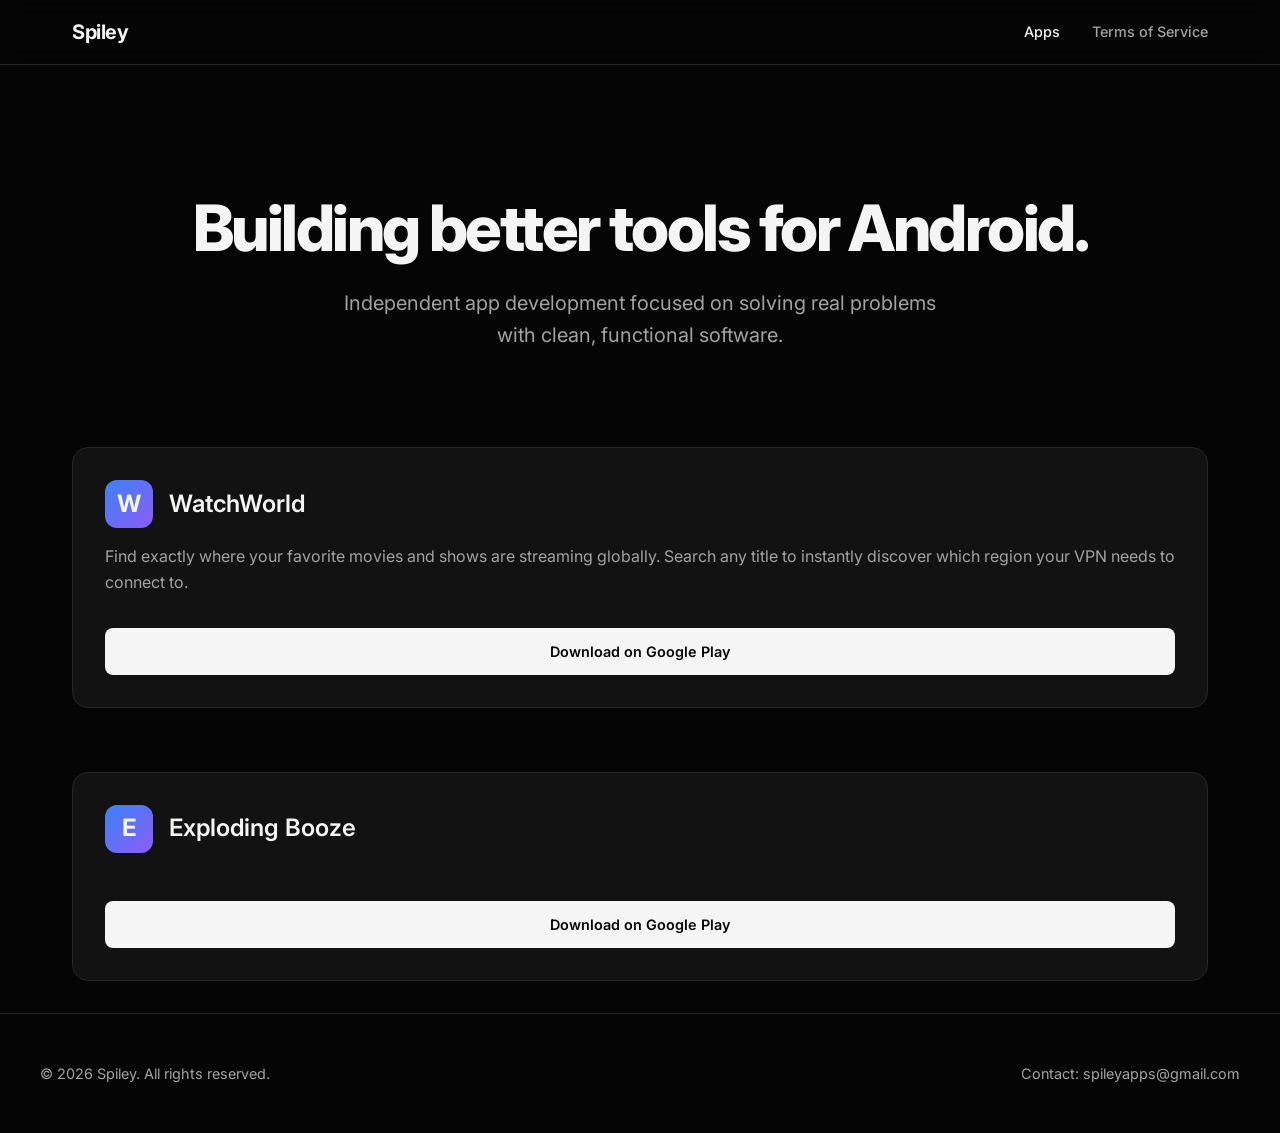
==== spileyapps/index.html @ cff6c6c8 "spileyapps" ====
<!DOCTYPE html>
<html lang="en">
<head>
    <meta charset="UTF-8">
    <meta name="viewport" content="width=device-width, initial-scale=1.0">
    <title>Spiley | Android Developer</title>
    <link href="https://fonts.googleapis.com/css2?family=Inter:wght@400;500;600;700;800&display=swap" rel="stylesheet">
    <link rel="stylesheet" href="styles.css">
</head>
<body>

    <nav class="navbar">
        <div class="nav-container">
            <a href="index.html" class="brand">Spiley</a>
            <div class="nav-links">
                <a href="index.html" class="active">Apps</a>
                <a href="tos.html">Terms of Service</a>
            </div>
        </div>
    </nav>

    <main>
        <section class="hero">
            <h1>Building better tools for Android.</h1>
            <p>Independent app development focused on solving real problems with clean, functional software.</p>
        </section>

        <section class="app-grid">
            <article class="app-card">
                <div class="app-header">
                    <div class="app-icon">W</div>
                    <h2 class="app-title">WatchWorld</h2>
                </div>
                <p class="app-desc">Find exactly where your favorite movies and shows are streaming globally. Search any title to instantly discover which region your VPN needs to connect to.</p>
                <a href="https://play.google.com/store/apps/details?id=com.WatchWorld" class="btn-primary" target="_blank" rel="noopener noreferrer">Download on Google Play</a>
            </article>
        </section>

        <section class="app-grid">
            <article class="app-card">
                <div class="app-header">
                    <div class="app-icon">E</div>
                    <h2 class="app-title">Exploding Booze</h2>
                </div>
                <p class="app-desc"></p>
                <a href="https://play.google.com/store/apps/details?id=com.ExplodingBooze" class="btn-primary" target="_blank" rel="noopener noreferrer">Download on Google Play</a>
            </article>
        </section>
    </main>

    <footer>
        <div class="footer-content">
            <p>&copy; 2026 Spiley. All rights reserved.</p>
            <p>Contact: <a href="mailto:spileyapps@gmail.com">spileyapps@gmail.com</a></p>
        </div>
    </footer>

</body>
</html>
---- spileyapps/styles.css ----
:root {
    --bg-base: #050505;
    --bg-surface: #121212;
    --bg-surface-hover: #1a1a1a;
    --text-primary: #f5f5f5;
    --text-secondary: #a3a3a3;
    --accent: #3b82f6;
    --accent-hover: #2563eb;
    --border: #262626;
    --font-sans: 'Inter', system-ui, -apple-system, sans-serif;
}

* {
    margin: 0;
    padding: 0;
    box-sizing: border-box;
}

body {
    background-color: var(--bg-base);
    color: var(--text-primary);
    font-family: var(--font-sans);
    line-height: 1.6;
    -webkit-font-smoothing: antialiased;
    min-height: 100vh;
    display: flex;
    flex-direction: column;
}

a {
    text-decoration: none;
    color: inherit;
    transition: color 0.2s ease;
}

.navbar {
    border-bottom: 1px solid var(--border);
    background-color: rgba(5, 5, 5, 0.8);
    backdrop-filter: blur(12px);
    position: sticky;
    top: 0;
    z-index: 100;
}

.nav-container {
    max-width: 1200px;
    margin: 0 auto;
    padding: 1rem 2rem;
    display: flex;
    justify-content: space-between;
    align-items: center;
}

.brand {
    font-weight: 700;
    font-size: 1.25rem;
    letter-spacing: -0.02em;
}

.nav-links {
    display: flex;
    gap: 2rem;
}

.nav-links a {
    color: var(--text-secondary);
    font-size: 0.9rem;
    font-weight: 500;
}

.nav-links a:hover,
.nav-links a.active {
    color: var(--text-primary);
}

main {
    flex: 1;
}

.hero {
    max-width: 1200px;
    margin: 0 auto;
    padding: 8rem 2rem 4rem;
    text-align: center;
}

.hero h1 {
    font-size: clamp(2.5rem, 5vw, 4.5rem);
    line-height: 1.1;
    font-weight: 800;
    letter-spacing: -0.04em;
    margin-bottom: 1.5rem;
}

.hero p {
    color: var(--text-secondary);
    font-size: 1.25rem;
    max-width: 600px;
    margin: 0 auto;
}

.app-grid {
    max-width: 1200px;
    margin: 0 auto;
    padding: 2rem;
    display: grid;
    grid-template-columns: repeat(auto-fit, minmax(350px, 1fr));
    gap: 2rem;
}

.app-card {
    background-color: var(--bg-surface);
    border: 1px solid var(--border);
    border-radius: 16px;
    padding: 2rem;
    transition: transform 0.2s ease, background-color 0.2s ease;
    display: flex;
    flex-direction: column;
}

.app-card:hover {
    transform: translateY(-4px);
    background-color: var(--bg-surface-hover);
}

.app-header {
    display: flex;
    align-items: center;
    gap: 1rem;
    margin-bottom: 1rem;
}

.app-icon {
    width: 48px;
    height: 48px;
    background: linear-gradient(135deg, #3b82f6, #8b5cf6);
    border-radius: 12px;
    display: flex;
    align-items: center;
    justify-content: center;
    font-weight: bold;
    font-size: 1.5rem;
}

.app-title {
    font-size: 1.5rem;
    font-weight: 600;
}

.app-desc {
    color: var(--text-secondary);
    margin-bottom: 2rem;
    flex: 1;
}

.btn-primary {
    background-color: var(--text-primary);
    color: var(--bg-base);
    padding: 0.75rem 1.5rem;
    border-radius: 8px;
    font-weight: 600;
    font-size: 0.9rem;
    text-align: center;
    display: inline-block;
}

.btn-primary:hover {
    background-color: #d4d4d4;
}

.document-container {
    max-width: 800px;
    margin: 0 auto;
    padding: 4rem 2rem;
}

.document-header {
    margin-bottom: 4rem;
    padding-bottom: 2rem;
    border-bottom: 1px solid var(--border);
}

.document-header h1 {
    font-size: 2.5rem;
    margin-bottom: 1rem;
    letter-spacing: -0.03em;
}

.document-header p {
    color: var(--text-secondary);
}

.document-content h2 {
    font-size: 1.25rem;
    margin: 2.5rem 0 1rem;
    color: var(--text-primary);
}

.document-content p, 
.document-content ul {
    color: var(--text-secondary);
    margin-bottom: 1rem;
}

.document-content ul {
    padding-left: 1.5rem;
}

.document-content li {
    margin-bottom: 0.5rem;
}

footer {
    border-top: 1px solid var(--border);
    padding: 3rem 2rem;
    margin-top: auto;
}

.footer-content {
    max-width: 1200px;
    margin: 0 auto;
    display: flex;
    justify-content: space-between;
    align-items: center;
    color: var(--text-secondary);
    font-size: 0.9rem;
}

@media (max-width: 768px) {
    .nav-container {
        flex-direction: column;
        gap: 1rem;
    }
    
    .hero {
        padding: 4rem 2rem 2rem;
    }
    
    .footer-content {
        flex-direction: column;
        gap: 1rem;
        text-align: center;
    }
}
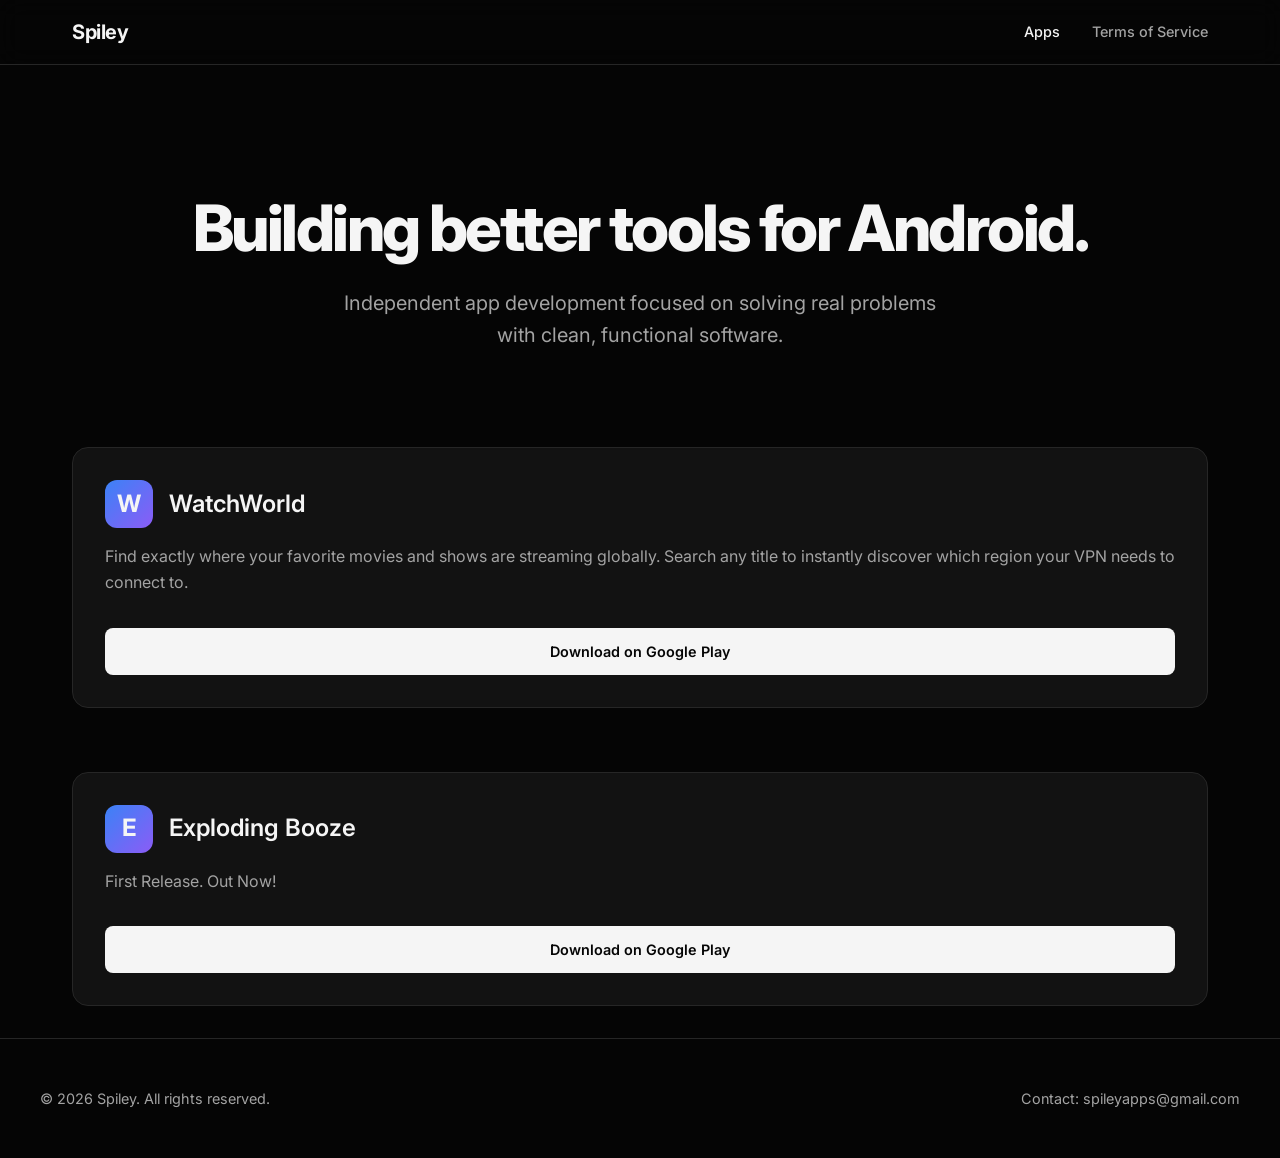
==== commit 12809938: "Update index.html" ====
--- a/spileyapps/index.html
+++ b/spileyapps/index.html
@@ -42,8 +42,8 @@
                     <div class="app-icon">E</div>
                     <h2 class="app-title">Exploding Booze</h2>
                 </div>
-                <p class="app-desc"></p>
-                <a href="https://play.google.com/store/apps/details?id=com.ExplodingBooze" class="btn-primary" target="_blank" rel="noopener noreferrer">Download on Google Play</a>
+                <p class="app-desc">First Release. Out Now!</p>
+                <a href="https://play.google.com/store/apps/details?id=com.explodingbooze" class="btn-primary" target="_blank" rel="noopener noreferrer">Download on Google Play</a>
             </article>
         </section>
     </main>
@@ -56,4 +56,4 @@
     </footer>
 
 </body>
-</html>+</html>
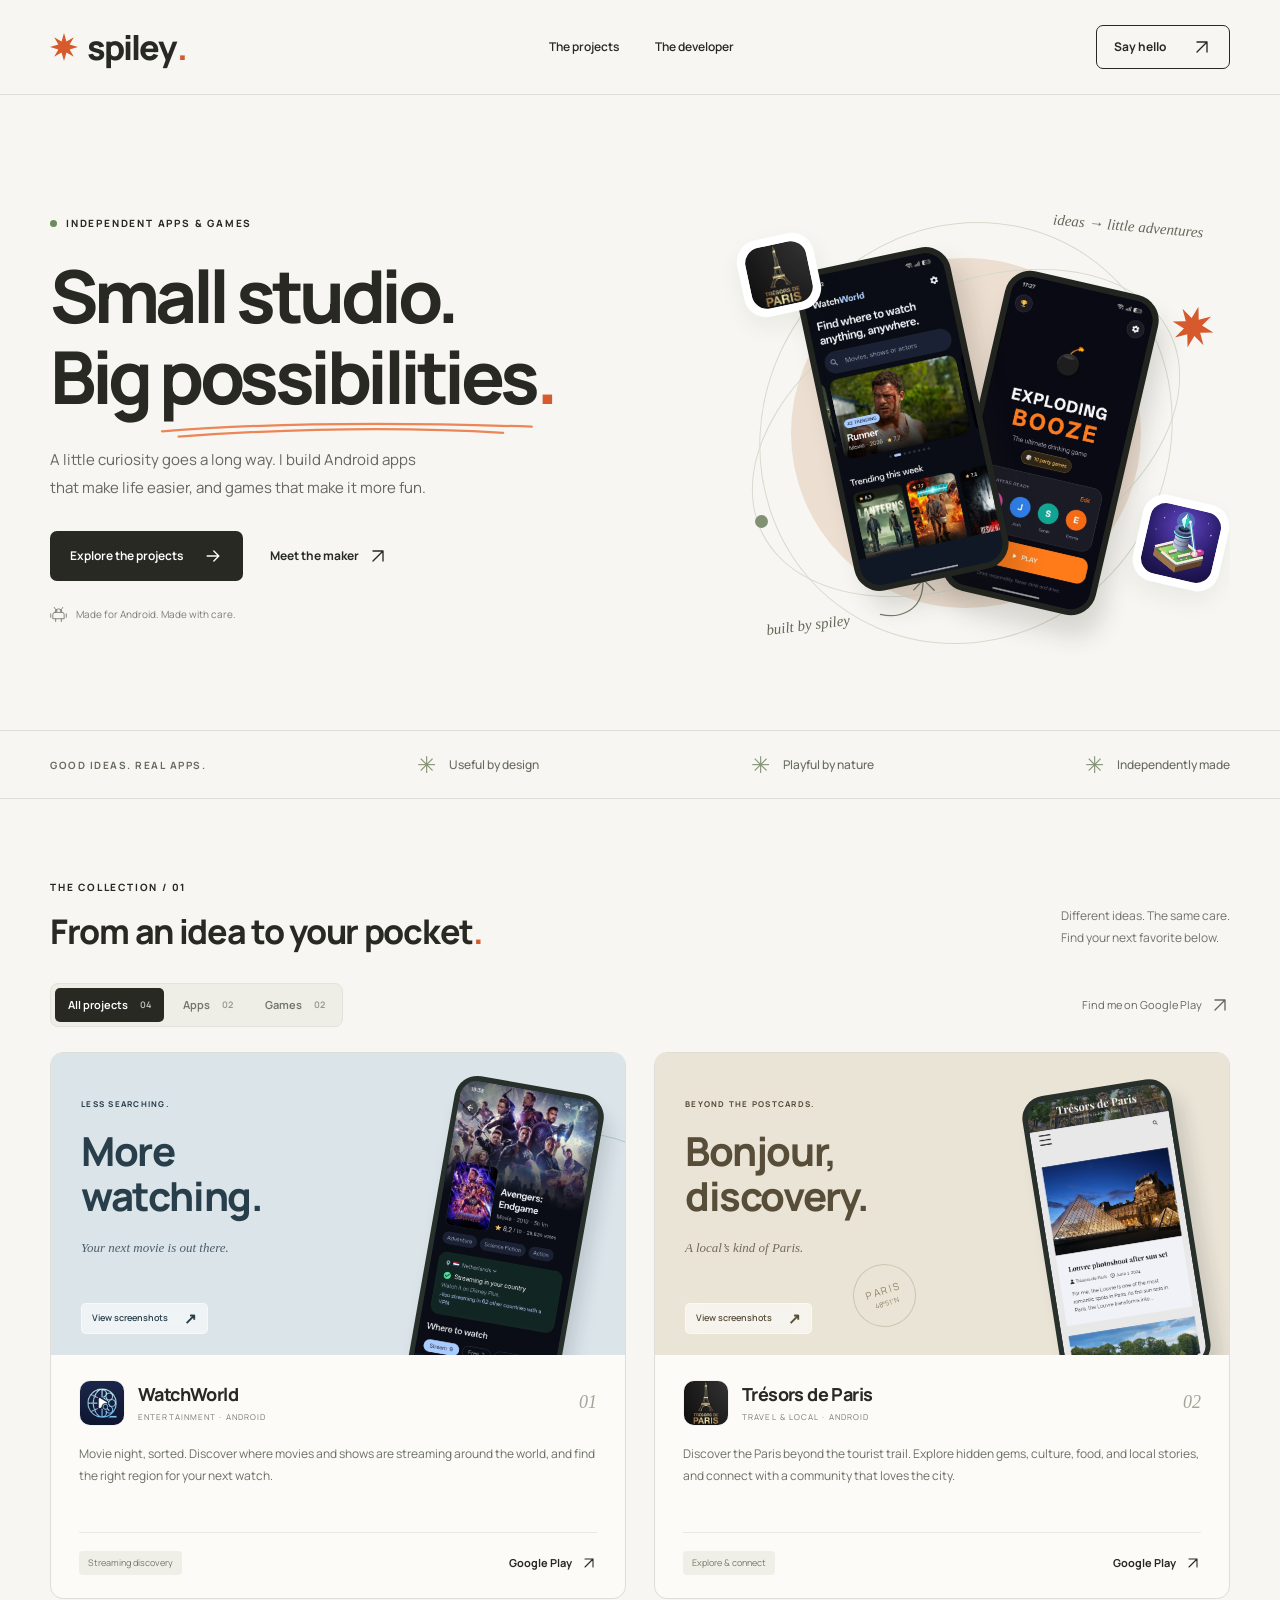
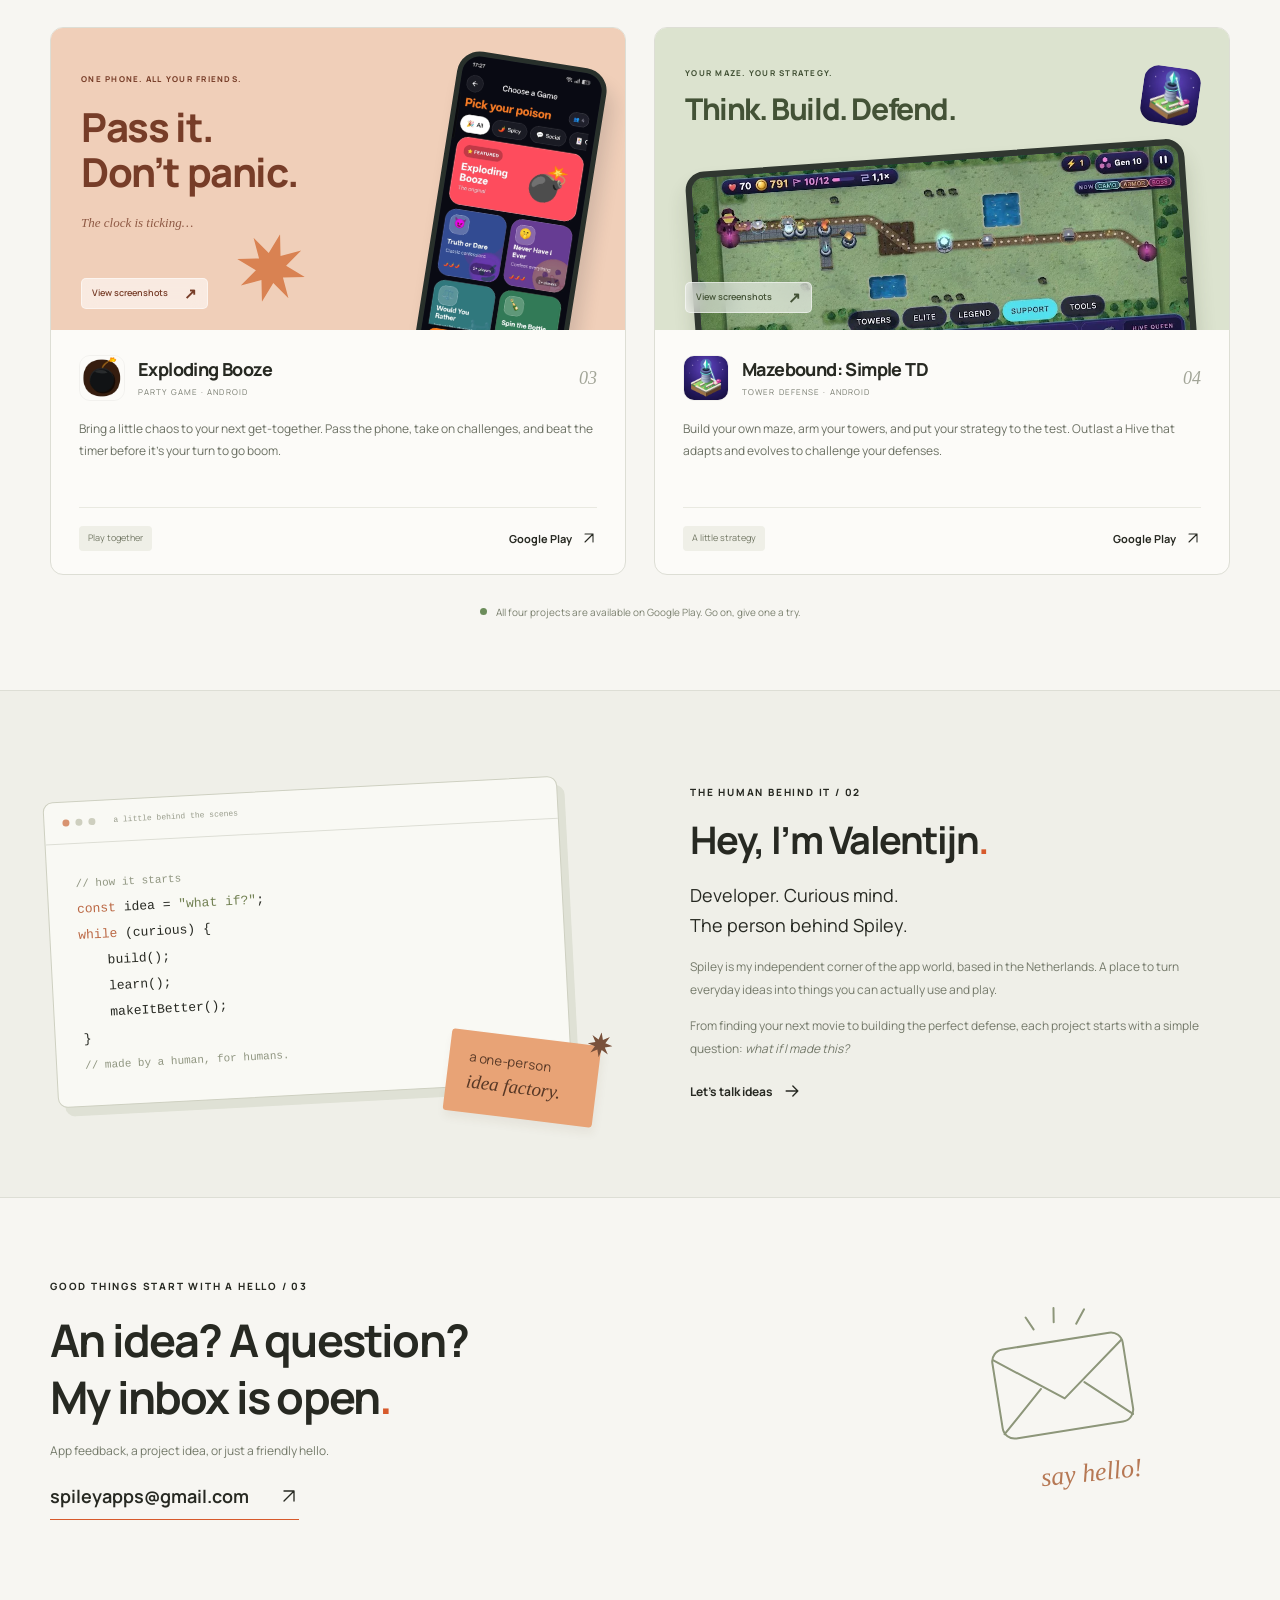
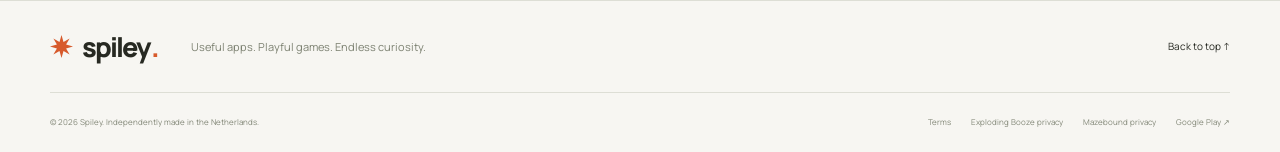
==== commit 071a3526: "devsite" ====
--- a/spileyapps/index.html
+++ b/spileyapps/index.html
@@ -3,57 +3,81 @@
 <head>
     <meta charset="UTF-8">
     <meta name="viewport" content="width=device-width, initial-scale=1.0">
-    <title>Spiley | Android Developer</title>
-    <link href="https://fonts.googleapis.com/css2?family=Inter:wght@400;500;600;700;800&display=swap" rel="stylesheet">
+    <meta name="theme-color" content="#f7f6f2">
+    <meta name="description" content="Meet Spiley, an independent Android studio by Valentijn Keijser. Explore WatchWorld, Trésors de Paris, Exploding Booze, and Mazebound: Simple TD.">
+    <meta property="og:title" content="Spiley — Small studio. Big possibilities.">
+    <meta property="og:description" content="Useful apps, playful games, and a little curiosity. Discover the projects made by Spiley.">
+    <title>Spiley — Independent apps & games</title>
+    <link rel="icon" type="image/svg+xml" href="assets/favicon.svg">
+    <link rel="preconnect" href="https://fonts.googleapis.com">
+    <link rel="preconnect" href="https://fonts.gstatic.com" crossorigin>
+    <link href="https://fonts.googleapis.com/css2?family=Manrope:wght@400;500;600;650;700;750;800&display=swap" rel="stylesheet">
     <link rel="stylesheet" href="styles.css">
+    <script src="script.js" defer></script>
 </head>
-<body>
-
-    <nav class="navbar">
-        <div class="nav-container">
-            <a href="index.html" class="brand">Spiley</a>
-            <div class="nav-links">
-                <a href="index.html" class="active">Apps</a>
-                <a href="tos.html">Terms of Service</a>
+<body class="portfolio">
+    <a class="skip-link" href="#main">Skip to content</a>
+    <svg class="svg-library" xmlns="http://www.w3.org/2000/svg" aria-hidden="true">
+        <symbol id="icon-arrow" viewBox="0 0 24 24"><path d="M5 12h14M13 6l6 6-6 6"/></symbol>
+        <symbol id="icon-up-right" viewBox="0 0 24 24"><path d="M6 18 18 6M6 6h12v12"/></symbol>
+        <symbol id="icon-spark" viewBox="0 0 40 40"><path d="m20 0 3.5 12 10.6-6.1L28 16.5 40 20l-12 3.5 6.1 10.6L23.5 28 20 40l-3.5-12-10.6 6.1L12 23.5 0 20l12-3.5L5.9 5.9 16.5 12Z"/></symbol>
+    </svg>
+    <header class="site-header">
+        <nav class="nav-container wrap" aria-label="Main navigation">
+            <a href="index.html" class="brand" aria-label="Spiley home"><svg class="brand-spark" aria-hidden="true"><use href="#icon-spark"/></svg>spiley<span class="brand-dot">.</span></a>
+            <div class="nav-links"><a href="#projects">The projects</a><a href="#about">The developer</a></div>
+            <a class="nav-contact" href="mailto:spileyapps@gmail.com">Say hello <svg class="icon" aria-hidden="true"><use href="#icon-up-right"/></svg></a>
+        </nav>
+    </header>
+    <main id="main">
+        <section class="hero wrap" aria-labelledby="hero-title">
+            <div class="hero-copy">
+                <p class="eyebrow"><span class="status-dot"></span> INDEPENDENT APPS & GAMES</p>
+                <h1 id="hero-title">Small studio.<br>Big <span class="accent-word">possibilities<svg viewBox="0 0 500 24" aria-hidden="true"><path d="M4 15Q210 -1 495 9M26 22Q264 5 457 17"/></svg></span><span class="orange">.</span></h1>
+                <p class="hero-description">A little curiosity goes a long way. I build Android apps that make life easier, and games that make it more fun.</p>
+                <div class="hero-actions"><a class="button button-dark" href="#projects">Explore the projects <svg class="icon" aria-hidden="true"><use href="#icon-arrow"/></svg></a><a class="text-link" href="#about">Meet the maker <svg class="icon" aria-hidden="true"><use href="#icon-up-right"/></svg></a></div>
+                <div class="hero-footnote"><svg viewBox="0 0 24 24" aria-hidden="true"><path d="M7 9h10a3 3 0 0 1 3 3v6H4v-6a3 3 0 0 1 3-3Zm1-4L6 2m10 3 2-3M8 18v4m8-4v4M1 11v5m22-5v5"/><path d="M7 9a5 5 0 0 1 10 0"/><circle cx="9" cy="7" r=".6"/><circle cx="15" cy="7" r=".6"/></svg><span>Made for Android. Made with care.</span></div>
             </div>
-        </div>
-    </nav>
-
-    <main>
-        <section class="hero">
-            <h1>Building better tools for Android.</h1>
-            <p>Independent app development focused on solving real problems with clean, functional software.</p>
+            <div class="hero-art" aria-label="A preview of Spiley’s apps and games">
+                <div class="art-orbit orbit-one"></div><div class="art-orbit orbit-two"></div><div class="art-circle"></div>
+                <div class="floating-icon float-paris"><img src="assets/tresors-de-paris-icon.webp" alt="Trésors de Paris" width="84" height="84"></div>
+                <div class="floating-icon float-maze"><img src="assets/mazebound-icon.webp" alt="Mazebound: Simple TD" width="90" height="90"></div>
+                <div class="hero-phone phone-back"><img src="assets/exploding-booze-screen-1.webp" alt="Exploding Booze game home screen" width="800" height="1743" fetchpriority="high"></div>
+                <div class="hero-phone phone-front"><img src="assets/watchworld-screen-1.webp" alt="WatchWorld movie discovery screen" width="800" height="1743" fetchpriority="high"></div>
+                <span class="art-label label-top">ideas → little adventures</span>
+                <span class="art-label label-bottom">built by spiley <svg viewBox="0 0 90 55" aria-hidden="true"><path d="M3 43C23 51 61 50 67 6M53 15l15-12 13 16"/></svg></span>
+                <svg class="art-spark" aria-hidden="true"><use href="#icon-spark"/></svg><span class="art-dot"></span>
+            </div>
         </section>
-
-        <section class="app-grid">
-            <article class="app-card">
-                <div class="app-header">
-                    <div class="app-icon">W</div>
-                    <h2 class="app-title">WatchWorld</h2>
-                </div>
-                <p class="app-desc">Find exactly where your favorite movies and shows are streaming globally. Search any title to instantly discover which region your VPN needs to connect to.</p>
-                <a href="https://play.google.com/store/apps/details?id=com.WatchWorld" class="btn-primary" target="_blank" rel="noopener noreferrer">Download on Google Play</a>
-            </article>
+        <div class="studio-strip"><div class="wrap strip-inner"><span>GOOD IDEAS. REAL APPS.</span><span><span class="tiny-spark">✳</span> Useful by design</span><span><span class="tiny-spark">✳</span> Playful by nature</span><span><span class="tiny-spark">✳</span> Independently made</span></div></div>
+        <section id="projects" class="projects wrap" aria-labelledby="projects-title">
+            <div class="section-heading"><div><p class="eyebrow">THE COLLECTION / 01</p><h2 id="projects-title">From an idea to your pocket<span class="orange">.</span></h2></div><p>Different ideas. The same care.<br>Find your next favorite below.</p></div>
+            <div class="project-toolbar"><div class="filters" role="group" aria-label="Filter projects"><button class="filter active" type="button" data-filter="all" aria-pressed="true">All projects <span>04</span></button><button class="filter" type="button" data-filter="app" aria-pressed="false">Apps <span>02</span></button><button class="filter" type="button" data-filter="game" aria-pressed="false">Games <span>02</span></button></div><a class="store-directory" href="https://play.google.com/store/apps/developer?id=Spiley" target="_blank" rel="noopener noreferrer">Find me on Google Play <svg class="icon" aria-hidden="true"><use href="#icon-up-right"/></svg></a></div>
+            <p id="filter-status" class="sr-only" role="status" aria-live="polite"></p>
+            <div class="project-grid">
+                <article class="project-card" data-category="app" id="watchworld">
+                    <div class="project-visual visual-watch"><div class="visual-copy"><span class="visual-kicker">LESS SEARCHING.</span><h3>More<br>watching.</h3><span class="visual-note">Your next movie is out there.</span></div><div class="showcase-phone"><img src="assets/watchworld-screen-2.webp" alt="WatchWorld showing where Avengers: Endgame is available to stream" width="800" height="1743" loading="lazy"></div><span class="visual-orbit"></span><button class="gallery-trigger" type="button" data-gallery="watchworld" aria-label="View 3 WatchWorld screenshots">View screenshots <span>↗</span></button></div>
+                    <div class="project-details"><div class="project-title-row"><img class="app-icon" src="assets/watchworld-icon.webp" alt="" width="52" height="52" loading="lazy"><div><h3>WatchWorld</h3><p class="project-category">ENTERTAINMENT · ANDROID</p></div><span class="project-number">01</span></div><p class="project-description">Movie night, sorted. Discover where movies and shows are streaming around the world, and find the right region for your next watch.</p><div class="project-bottom"><span class="project-tag">Streaming discovery</span><a class="project-store" href="https://play.google.com/store/apps/details?id=com.WatchWorld" target="_blank" rel="noopener noreferrer" aria-label="Get WatchWorld on Google Play">Google Play <svg class="icon" aria-hidden="true"><use href="#icon-up-right"/></svg></a></div></div>
+                </article>
+                <article class="project-card" data-category="app" id="tresors-de-paris">
+                    <div class="project-visual visual-paris"><div class="visual-copy"><span class="visual-kicker">BEYOND THE POSTCARDS.</span><h3>Bonjour,<br>discovery.</h3><span class="visual-note">A local’s kind of Paris.</span></div><div class="showcase-phone"><img src="assets/tresors-de-paris-screen-1.webp" alt="Trésors de Paris articles about the Louvre and Paris highlights" width="800" height="1601" loading="lazy"></div><span class="paris-stamp" aria-hidden="true">PARIS<br><span>48°51′ N</span></span><button class="gallery-trigger" type="button" data-gallery="tresors-de-paris" aria-label="View 3 Trésors de Paris screenshots">View screenshots <span>↗</span></button></div>
+                    <div class="project-details"><div class="project-title-row"><img class="app-icon" src="assets/tresors-de-paris-icon.webp" alt="" width="52" height="52" loading="lazy"><div><h3>Trésors de Paris</h3><p class="project-category">TRAVEL & LOCAL · ANDROID</p></div><span class="project-number">02</span></div><p class="project-description">Discover the Paris beyond the tourist trail. Explore hidden gems, culture, food, and local stories, and connect with a community that loves the city.</p><div class="project-bottom"><span class="project-tag">Explore & connect</span><a class="project-store" href="https://play.google.com/store/apps/details?id=com.tresorsdeparis" target="_blank" rel="noopener noreferrer" aria-label="Get Trésors de Paris on Google Play">Google Play <svg class="icon" aria-hidden="true"><use href="#icon-up-right"/></svg></a></div></div>
+                </article>
+                <article class="project-card" data-category="game" id="exploding-booze">
+                    <div class="project-visual visual-booze"><div class="visual-copy"><span class="visual-kicker">ONE PHONE. ALL YOUR FRIENDS.</span><h3>Pass it.<br>Don’t panic.</h3><span class="visual-note">The clock is ticking…</span></div><div class="showcase-phone"><img src="assets/exploding-booze-screen-2.webp" alt="Exploding Booze party game selection with quizzes and challenges" width="800" height="1743" loading="lazy"></div><svg class="booze-spark" aria-hidden="true"><use href="#icon-spark"/></svg><button class="gallery-trigger" type="button" data-gallery="exploding-booze" aria-label="View 3 Exploding Booze screenshots">View screenshots <span>↗</span></button></div>
+                    <div class="project-details"><div class="project-title-row"><img class="app-icon" src="assets/exploding-booze-icon.webp" alt="" width="52" height="52" loading="lazy"><div><h3>Exploding Booze</h3><p class="project-category">PARTY GAME · ANDROID</p></div><span class="project-number">03</span></div><p class="project-description">Bring a little chaos to your next get-together. Pass the phone, take on challenges, and beat the timer before it’s your turn to go boom.</p><div class="project-bottom"><span class="project-tag">Play together</span><a class="project-store" href="https://play.google.com/store/apps/details?id=com.explodingbooze" target="_blank" rel="noopener noreferrer" aria-label="Get Exploding Booze on Google Play">Google Play <svg class="icon" aria-hidden="true"><use href="#icon-up-right"/></svg></a></div></div>
+                </article>
+                <article class="project-card" data-category="game" id="mazebound">
+                    <div class="project-visual visual-maze"><div class="maze-visual-header"><div class="visual-copy"><span class="visual-kicker">YOUR MAZE. YOUR STRATEGY.</span><h3>Think. Build. Defend.</h3></div><img class="maze-art-icon" src="assets/mazebound-icon.webp" alt="" width="74" height="74" loading="lazy"></div><div class="showcase-landscape"><img src="assets/mazebound-screen-3.webp" alt="Mazebound tower defense gameplay with a custom maze and tower upgrades" width="800" height="367" loading="lazy"></div><button class="gallery-trigger" type="button" data-gallery="mazebound" aria-label="View 3 Mazebound screenshots">View screenshots <span>↗</span></button></div>
+                    <div class="project-details"><div class="project-title-row"><img class="app-icon" src="assets/mazebound-icon.webp" alt="" width="52" height="52" loading="lazy"><div><h3>Mazebound: Simple TD</h3><p class="project-category">TOWER DEFENSE · ANDROID</p></div><span class="project-number">04</span></div><p class="project-description">Build your own maze, arm your towers, and put your strategy to the test. Outlast a Hive that adapts and evolves to challenge your defenses.</p><div class="project-bottom"><span class="project-tag">A little strategy</span><a class="project-store" href="https://play.google.com/store/apps/details?id=nl.valentijnkeijser.towerdefense" target="_blank" rel="noopener noreferrer" aria-label="Get Mazebound: Simple TD on Google Play">Google Play <svg class="icon" aria-hidden="true"><use href="#icon-up-right"/></svg></a></div></div>
+                </article>
+            </div>
+            <p class="collection-note"><span class="status-dot"></span> All four projects are available on Google Play. Go on, give one a try.</p>
         </section>
-
-        <section class="app-grid">
-            <article class="app-card">
-                <div class="app-header">
-                    <div class="app-icon">E</div>
-                    <h2 class="app-title">Exploding Booze</h2>
-                </div>
-                <p class="app-desc">First Release. Out Now!</p>
-                <a href="https://play.google.com/store/apps/details?id=com.explodingbooze" class="btn-primary" target="_blank" rel="noopener noreferrer">Download on Google Play</a>
-            </article>
-        </section>
+        <section id="about" class="about-section" aria-labelledby="about-title"><div class="about-inner wrap"><div class="maker-art" aria-hidden="true"><div class="maker-window"><div class="window-bar"><span></span><span></span><span></span><p>a little behind the scenes</p></div><div class="maker-code"><span class="code-comment">// how it starts</span><p><span class="code-orange">const</span> idea = <span class="code-green">"what if?"</span>;</p><p><span class="code-orange">while</span> (curious) {</p><p class="code-indent">build();</p><p class="code-indent">learn();</p><p class="code-indent">makeItBetter();</p><p>}</p><span class="code-comment">// made by a human, for humans.</span></div></div><span class="maker-sticker">a one-person<br><em>idea factory.</em><svg aria-hidden="true"><use href="#icon-spark"/></svg></span></div><div class="about-copy"><p class="eyebrow">THE HUMAN BEHIND IT / 02</p><h2 id="about-title">Hey, I’m Valentijn<span class="orange">.</span></h2><p class="about-lead">Developer. Curious mind.<br>The person behind Spiley.</p><p>Spiley is my independent corner of the app world, based in the Netherlands. A place to turn everyday ideas into things you can actually use and play.</p><p>From finding your next movie to building the perfect defense, each project starts with a simple question: <em>what if I made this?</em></p><a class="text-link" href="mailto:spileyapps@gmail.com">Let’s talk ideas <svg class="icon" aria-hidden="true"><use href="#icon-arrow"/></svg></a></div></div></section>
+        <section id="contact" class="contact-section wrap" aria-labelledby="contact-title"><div><p class="eyebrow">GOOD THINGS START WITH A HELLO / 03</p><h2 id="contact-title">An idea? A question?<br>My inbox is open<span class="orange">.</span></h2><p>App feedback, a project idea, or just a friendly hello.</p><a class="contact-email" href="mailto:spileyapps@gmail.com">spileyapps@gmail.com <svg class="icon" aria-hidden="true"><use href="#icon-up-right"/></svg></a></div><div class="contact-doodle" aria-hidden="true"><svg viewBox="0 0 180 150"><rect x="24" y="35" width="132" height="90" rx="12"/><path d="m25 44 65 49 65-49M25 119l43-39m87 39-43-39M70 20l-6-13m27 9 2-14m20 19 10-13"/></svg><span>say hello!</span></div></section>
     </main>
-
-    <footer>
-        <div class="footer-content">
-            <p>&copy; 2026 Spiley. All rights reserved.</p>
-            <p>Contact: <a href="mailto:spileyapps@gmail.com">spileyapps@gmail.com</a></p>
-        </div>
-    </footer>
-
+    <footer class="site-footer"><div class="wrap"><div class="footer-top"><a class="brand" href="index.html"><svg class="brand-spark" aria-hidden="true"><use href="#icon-spark"/></svg>spiley<span class="brand-dot">.</span></a><p>Useful apps. Playful games. Endless curiosity.</p><a class="back-top" href="#main">Back to top ↑</a></div><div class="footer-bottom"><p>© <span id="year">2026</span> Spiley. Independently made in the Netherlands.</p><nav aria-label="Legal links"><a href="tos.html">Terms</a><a href="ebprivacy.html">Exploding Booze privacy</a><a href="MTDprivacy.html">Mazebound privacy</a><a href="https://play.google.com/store/apps/developer?id=Spiley" target="_blank" rel="noopener noreferrer">Google Play ↗</a></nav></div></div></footer>
+    <dialog id="gallery-dialog" class="gallery-dialog" aria-labelledby="gallery-title"><div class="gallery-header"><div><p class="eyebrow">A CLOSER LOOK</p><h2 id="gallery-title">App screenshots</h2></div><button class="gallery-close" type="button" aria-label="Close screenshot gallery">✕</button></div><div class="gallery-stage"><button class="gallery-prev gallery-nav" type="button" aria-label="Previous screenshot">←</button><img id="gallery-image" src="assets/watchworld-screen-1.webp" alt="WatchWorld screenshot 1"><button class="gallery-next gallery-nav" type="button" aria-label="Next screenshot">→</button></div><div class="gallery-footer"><p id="gallery-counter" aria-live="polite">1 / 3</p><a id="gallery-store" class="text-link" href="https://play.google.com/store/apps/details?id=com.WatchWorld" target="_blank" rel="noopener noreferrer">Get it on Google Play <svg class="icon" aria-hidden="true"><use href="#icon-up-right"/></svg></a></div></dialog>
 </body>
 </html>
--- a/spileyapps/styles.css
+++ b/spileyapps/styles.css
@@ -1,244 +1,411 @@
 :root {
-    --bg-base: #050505;
-    --bg-surface: #121212;
-    --bg-surface-hover: #1a1a1a;
-    --text-primary: #f5f5f5;
-    --text-secondary: #a3a3a3;
-    --accent: #3b82f6;
-    --accent-hover: #2563eb;
-    --border: #262626;
-    --font-sans: 'Inter', system-ui, -apple-system, sans-serif;
-}
-
-* {
-    margin: 0;
-    padding: 0;
-    box-sizing: border-box;
-}
-
-body {
-    background-color: var(--bg-base);
-    color: var(--text-primary);
-    font-family: var(--font-sans);
-    line-height: 1.6;
-    -webkit-font-smoothing: antialiased;
-    min-height: 100vh;
-    display: flex;
-    flex-direction: column;
-}
-
-a {
-    text-decoration: none;
-    color: inherit;
-    transition: color 0.2s ease;
-}
-
-.navbar {
-    border-bottom: 1px solid var(--border);
-    background-color: rgba(5, 5, 5, 0.8);
-    backdrop-filter: blur(12px);
-    position: sticky;
-    top: 0;
-    z-index: 100;
-}
-
-.nav-container {
-    max-width: 1200px;
-    margin: 0 auto;
-    padding: 1rem 2rem;
-    display: flex;
-    justify-content: space-between;
-    align-items: center;
-}
-
-.brand {
-    font-weight: 700;
-    font-size: 1.25rem;
-    letter-spacing: -0.02em;
-}
-
-.nav-links {
-    display: flex;
-    gap: 2rem;
-}
-
-.nav-links a {
-    color: var(--text-secondary);
-    font-size: 0.9rem;
-    font-weight: 500;
-}
-
-.nav-links a:hover,
-.nav-links a.active {
-    color: var(--text-primary);
-}
-
-main {
-    flex: 1;
-}
-
-.hero {
-    max-width: 1200px;
-    margin: 0 auto;
-    padding: 8rem 2rem 4rem;
-    text-align: center;
-}
-
-.hero h1 {
-    font-size: clamp(2.5rem, 5vw, 4.5rem);
-    line-height: 1.1;
-    font-weight: 800;
-    letter-spacing: -0.04em;
-    margin-bottom: 1.5rem;
-}
-
-.hero p {
-    color: var(--text-secondary);
-    font-size: 1.25rem;
-    max-width: 600px;
-    margin: 0 auto;
-}
-
-.app-grid {
-    max-width: 1200px;
-    margin: 0 auto;
-    padding: 2rem;
-    display: grid;
-    grid-template-columns: repeat(auto-fit, minmax(350px, 1fr));
-    gap: 2rem;
-}
-
-.app-card {
-    background-color: var(--bg-surface);
-    border: 1px solid var(--border);
-    border-radius: 16px;
-    padding: 2rem;
-    transition: transform 0.2s ease, background-color 0.2s ease;
-    display: flex;
-    flex-direction: column;
-}
-
-.app-card:hover {
-    transform: translateY(-4px);
-    background-color: var(--bg-surface-hover);
-}
-
-.app-header {
-    display: flex;
-    align-items: center;
-    gap: 1rem;
-    margin-bottom: 1rem;
-}
-
-.app-icon {
-    width: 48px;
-    height: 48px;
-    background: linear-gradient(135deg, #3b82f6, #8b5cf6);
-    border-radius: 12px;
-    display: flex;
-    align-items: center;
-    justify-content: center;
-    font-weight: bold;
-    font-size: 1.5rem;
-}
-
-.app-title {
-    font-size: 1.5rem;
-    font-weight: 600;
-}
-
-.app-desc {
-    color: var(--text-secondary);
-    margin-bottom: 2rem;
-    flex: 1;
-}
-
-.btn-primary {
-    background-color: var(--text-primary);
-    color: var(--bg-base);
-    padding: 0.75rem 1.5rem;
-    border-radius: 8px;
-    font-weight: 600;
-    font-size: 0.9rem;
-    text-align: center;
-    display: inline-block;
-}
-
-.btn-primary:hover {
-    background-color: #d4d4d4;
-}
-
-.document-container {
-    max-width: 800px;
-    margin: 0 auto;
-    padding: 4rem 2rem;
-}
-
-.document-header {
-    margin-bottom: 4rem;
-    padding-bottom: 2rem;
-    border-bottom: 1px solid var(--border);
-}
-
-.document-header h1 {
-    font-size: 2.5rem;
-    margin-bottom: 1rem;
-    letter-spacing: -0.03em;
-}
-
-.document-header p {
-    color: var(--text-secondary);
-}
-
-.document-content h2 {
-    font-size: 1.25rem;
-    margin: 2.5rem 0 1rem;
-    color: var(--text-primary);
-}
-
-.document-content p, 
-.document-content ul {
-    color: var(--text-secondary);
-    margin-bottom: 1rem;
-}
-
-.document-content ul {
-    padding-left: 1.5rem;
-}
-
-.document-content li {
-    margin-bottom: 0.5rem;
-}
-
-footer {
-    border-top: 1px solid var(--border);
-    padding: 3rem 2rem;
-    margin-top: auto;
-}
-
-.footer-content {
-    max-width: 1200px;
-    margin: 0 auto;
-    display: flex;
-    justify-content: space-between;
-    align-items: center;
-    color: var(--text-secondary);
-    font-size: 0.9rem;
-}
-
-@media (max-width: 768px) {
-    .nav-container {
-        flex-direction: column;
-        gap: 1rem;
-    }
-    
-    .hero {
-        padding: 4rem 2rem 2rem;
-    }
-    
-    .footer-content {
-        flex-direction: column;
-        gap: 1rem;
-        text-align: center;
-    }
-}+    --paper: #f7f6f2;
+    --ink: #272922;
+    --muted: #71736b;
+    --orange: #d75a2c;
+    --line: #ddded5;
+    --font: 'Manrope', Arial, sans-serif;
+}
+* { box-sizing: border-box; margin: 0; padding: 0; }
+html { scroll-behavior: smooth; scroll-padding-top: 35px; }
+body { background: var(--paper); color: var(--ink); font-family: var(--font); line-height: 1.6; -webkit-font-smoothing: antialiased; }
+a { color: inherit; text-decoration: none; }
+button { font: inherit; cursor: pointer; color: inherit; }
+button, a { -webkit-tap-highlight-color: transparent; }
+button:focus-visible, a:focus-visible { outline: 3px solid var(--orange); outline-offset: 5px; }
+img { display: block; max-width: 100%; height: auto; }
+svg { display: block; }
+.wrap { width: min(1180px, calc(100% - 96px)); margin-inline: auto; }
+.icon { width: 20px; height: 20px; fill: none; stroke: currentColor; stroke-width: 1.6; stroke-linecap: round; stroke-linejoin: round; flex-shrink: 0; }
+.orange { color: var(--orange); }
+.svg-library { position: absolute; width: 0; height: 0; overflow: hidden; }
+.sr-only, .skip-link:not(:focus) { position: absolute; width: 1px; height: 1px; padding: 0; overflow: hidden; clip: rect(0,0,0,0); white-space: nowrap; }
+.skip-link:focus { position: fixed; top: 12px; left: 12px; padding: 12px; background: var(--ink); color: white; z-index: 200; }
+.eyebrow { font-size: 10px; font-weight: 750; letter-spacing: 1.8px; display: flex; align-items: center; gap: 9px; }
+.status-dot { display: inline-block; width: 7px; height: 7px; background: #6c8d5b; border-radius: 50%; flex-shrink: 0; }
+.site-header { border-bottom: 1px solid var(--line); background: var(--paper); }
+.nav-container { height: 94px; display: flex; align-items: center; justify-content: space-between; gap: 28px; }
+.brand { font-size: 34px; letter-spacing: -2px; font-weight: 800; display: inline-flex; align-items: center; line-height: 1; gap: 9px; }
+.brand-spark { width: 28px; height: 28px; fill: var(--orange); }
+.brand-dot { color: var(--orange); margin-left: -7px; }
+.nav-links { display: flex; gap: 36px; font-size: 12px; font-weight: 600; }
+.nav-links a:hover, .text-link:hover, .footer-bottom a:hover { color: var(--orange); }
+.nav-contact { display: inline-flex; align-items: center; gap: 26px; border: 1px solid var(--ink); border-radius: 7px; padding: 11px 17px; font-size: 12px; font-weight: 700; transition: background .2s, color .2s; }
+.nav-contact:hover { background: var(--ink); color: var(--paper); }
+
+.hero { display: grid; grid-template-columns: 1.2fr 1fr; gap: 20px; align-items: center; padding-block: 85px 72px; min-height: 635px; overflow: clip; }
+.hero-copy { position: relative; z-index: 1; }
+.hero h1 { font-size: clamp(48px, 5.7vw, 77px); line-height: 1.11; letter-spacing: -4.5px; font-weight: 750; margin-top: 24px; margin-bottom: 29px; }
+.accent-word { position: relative; white-space: nowrap; }
+.accent-word svg { position: absolute; bottom: -13px; left: 0; width: 100%; height: 20px; fill: none; stroke: #ec8656; stroke-width: 3; stroke-linecap: round; }
+.hero-description { font-size: 15px; line-height: 1.85; color: #64675f; max-width: 395px; }
+.hero-actions { display: flex; gap: 27px; align-items: center; margin-top: 29px; }
+.button { display: inline-flex; align-items: center; justify-content: center; gap: 20px; padding: 15px 20px; font-size: 12px; font-weight: 650; border-radius: 7px; transition: transform .2s, background .2s; }
+.button-dark { background: var(--ink); color: #fff; }
+.button-dark:hover { background: #464a3c; transform: translateY(-2px); }
+.text-link { display: inline-flex; align-items: center; gap: 9px; font-size: 12px; font-weight: 700; transition: color .2s; }
+.hero-footnote { display: flex; align-items: center; gap: 9px; color: #7c7f74; font-size: 10px; margin-top: 25px; }
+.hero-footnote svg { width: 17px; height: 17px; stroke: #7c7f74; fill: none; stroke-width: 1.3; stroke-linecap: round; }
+.hero-art { position: relative; height: 455px; isolation: isolate; }
+.art-circle { position: absolute; width: 350px; height: 350px; left: 50%; top: 53%; transform: translate(-50%, -50%); border-radius: 50%; background: #ecded0; z-index: -2; }
+.art-orbit { border: 1px solid #d8dacd; border-radius: 50%; position: absolute; left: 50%; top: 53%; transform: translate(-50%, -50%) rotate(-26deg); z-index: -1; }
+.orbit-one { width: 455px; height: 290px; }
+.orbit-two { width: 405px; height: 430px; transform: translate(-50%, -50%) rotate(35deg); }
+.hero-phone { position: absolute; width: 157px; border: 6px solid #22251f; border-radius: 26px; overflow: hidden; background: #171b24; box-shadow: 10px 19px 25px #25282228; }
+.hero-phone img { width: 100%; height: auto; }
+.phone-front { top: 63px; left: 23%; transform: rotate(-12deg); z-index: 2; }
+.phone-back { top: 87px; left: 51%; transform: rotate(13deg); z-index: 1; }
+.floating-icon { position: absolute; background: white; padding: 8px; border-radius: 22px; box-shadow: 0 10px 24px #24292010; z-index: 3; }
+.floating-icon img { border-radius: 16px; }
+.float-paris { left: 7%; top: 44px; transform: rotate(-12deg); width: 78px; }
+.float-maze { right: 1%; bottom: 60px; transform: rotate(13deg); width: 88px; }
+.art-label { font-family: Georgia, serif; font-style: italic; font-size: 15px; color: #636859; position: absolute; }
+.label-top { right: 5%; top: 22px; transform: rotate(5deg); }
+.label-bottom { left: 12%; bottom: 10px; transform: rotate(-7deg); }
+.label-bottom svg { position: absolute; width: 65px; height: 48px; left: 113px; bottom: 1px; fill: none; stroke: #747b66; stroke-width: 1.7; stroke-linecap: round; stroke-linejoin: round; }
+.art-spark { position: absolute; width: 42px; height: 42px; fill: var(--orange); right: 3%; top: 114px; transform: rotate(15deg); }
+.art-dot { position: absolute; width: 13px; height: 13px; background: #829175; left: 10%; bottom: 119px; border-radius: 50%; }
+.studio-strip { border-block: 1px solid var(--line); }
+.strip-inner { display: flex; align-items: center; justify-content: space-between; gap: 22px; padding-block: 22px; font-size: 12px; color: #666b5e; font-weight: 500; }
+.strip-inner > span:first-child { font-size: 10px; letter-spacing: 1.5px; font-weight: 700; }
+.strip-inner > span { display: inline-flex; gap: 13px; align-items: center; }
+.tiny-spark { font-size: 23px; color: #879478; line-height: 1; }
+
+.projects { padding-block: 80px 70px; }
+.section-heading { display: flex; align-items: end; justify-content: space-between; gap: 35px; }
+.section-heading h2 { font-size: 34px; font-weight: 750; line-height: 1.3; letter-spacing: -1.3px; margin-top: 14px; }
+.section-heading > p { color: var(--muted); font-size: 12px; line-height: 1.9; flex-shrink: 0; margin-bottom: 3px; }
+.project-toolbar { display: flex; align-items: center; justify-content: space-between; margin-block: 30px 25px; gap: 20px; }
+.filters { display: flex; gap: 6px; background: #eeeee7; border: 1px solid #e2e3da; border-radius: 8px; padding: 4px; }
+.filter { background: transparent; border: 0; padding: 8px 13px; border-radius: 5px; color: #71756a; font-size: 11px; font-weight: 650; display: flex; gap: 12px; align-items: center; transition: background .2s, color .2s; }
+.filter span { font-size: 9px; opacity: .7; }
+.filter:hover { color: var(--ink); }
+.filter.active { background: var(--ink); color: white; }
+.store-directory { display: inline-flex; align-items: center; gap: 8px; font-size: 11px; color: #65695e; }
+.store-directory:hover { color: var(--orange); }
+.project-grid { display: grid; grid-template-columns: 1fr 1fr; gap: 28px; }
+.project-card { border: 1px solid var(--line); border-radius: 13px; overflow: hidden; background: #fcfbf8; min-width: 0; transition: box-shadow .25s; }
+.project-card:hover { box-shadow: 0 10px 30px #2b2e2410; }
+.project-card[hidden] { display: none; }
+.project-visual { height: 302px; position: relative; overflow: hidden; isolation: isolate; }
+.visual-watch { background: #dae4e9; color: #293e4b; }
+.visual-paris { background: #eae4d6; color: #574d39; }
+.visual-booze { background: #f0cfb9; color: #773d28; }
+.visual-maze { background: #dce3cf; color: #435236; }
+.visual-copy { position: absolute; left: 30px; top: 36px; z-index: 2; }
+.visual-kicker { font-size: 8px; letter-spacing: 1.25px; font-weight: 750; }
+.visual-copy h3 { font-size: 40px; line-height: 1.12; letter-spacing: -1.4px; margin-block: 15px; font-weight: 750; }
+.visual-note { font-family: Georgia, serif; font-style: italic; font-size: 13px; opacity: .8; }
+.showcase-phone { position: absolute; right: 44px; top: 30px; width: 151px; border: 5px solid #28302b; border-radius: 23px; background: #151823; overflow: hidden; box-shadow: 9px 16px 18px #171f2924; transform: rotate(10deg); z-index: 1; transition: transform .35s; }
+.showcase-phone img { width: 100%; height: auto; }
+.project-card:hover .showcase-phone { transform: translateY(-6px) rotate(7deg); }
+.visual-paris .showcase-phone { transform: rotate(-9deg); right: 37px; top: 33px; }
+.project-card:hover .visual-paris .showcase-phone { transform: translateY(-6px) rotate(-6deg); }
+.visual-booze .showcase-phone { right: 39px; transform: rotate(9deg); }
+.visual-orbit { width: 250px; height: 250px; border: 1px solid #b1c6d0; border-radius: 50%; position: absolute; right: -80px; top: 80px; z-index: 0; }
+.gallery-trigger { position: absolute; left: 30px; bottom: 21px; z-index: 3; border: 1px solid #ffffff80; background: #ffffff91; border-radius: 5px; padding: 7px 10px; font-size: 9px; font-weight: 600; display: flex; align-items: center; gap: 16px; backdrop-filter: blur(8px); transition: background .2s; }
+.gallery-trigger:hover { background: #fff; }
+.gallery-trigger span { font-size: 15px; line-height: 1; }
+.paris-stamp { position: absolute; left: 198px; bottom: 28px; border: 1px solid #9b937260; border-radius: 50%; width: 63px; height: 63px; display: flex; align-items: center; justify-content: center; flex-direction: column; transform: rotate(-18deg); font-size: 10px; letter-spacing: 2px; color: #93876a; }
+.paris-stamp span { font-size: 7px; letter-spacing: 0; }
+.booze-spark { width: 70px; height: 70px; fill: #d98252; position: absolute; bottom: 27px; left: 185px; transform: rotate(15deg); }
+.maze-visual-header { display: flex; align-items: center; justify-content: space-between; padding: 30px 30px 0; }
+.maze-visual-header .visual-copy { position: static; }
+.maze-visual-header h3 { font-size: 30px; margin-block: 8px; }
+.maze-art-icon { border-radius: 15px; transform: rotate(8deg); width: 57px; height: 57px; }
+.showcase-landscape { position: absolute; top: 127px; left: 37px; right: 37px; border: 6px solid #303730; border-radius: 19px; box-shadow: 0 15px 20px #35422330; transform: rotate(-4deg); overflow: hidden; transition: transform .35s; background: #29273f; }
+.showcase-landscape img { width: 100%; height: auto; }
+.project-card:hover .showcase-landscape { transform: translateY(-4px) rotate(-2deg); }
+.visual-maze .gallery-trigger { bottom: 17px; }
+.project-details { padding: 25px 28px 23px; }
+.project-title-row { display: flex; align-items: center; gap: 13px; }
+.app-icon { width: 46px; height: 46px; border-radius: 11px; flex-shrink: 0; border: 1px solid #0000000a; }
+.project-title-row h3 { font-size: 18px; font-weight: 750; letter-spacing: -.6px; line-height: 1.4; }
+.project-category { font-size: 8px; letter-spacing: 1.1px; color: #787c70; margin-top: 4px; }
+.project-number { margin-left: auto; font-family: Georgia, serif; font-size: 18px; font-style: italic; color: #a2a598; }
+.project-description { font-size: 12px; line-height: 1.85; color: #6b7063; margin-block: 17px 22px; min-height: 67px; }
+.project-bottom { display: flex; align-items: center; justify-content: space-between; gap: 15px; padding-top: 18px; border-top: 1px solid #e9e9e1; }
+.project-tag { font-size: 9px; padding: 5px 9px; background: #efefe7; color: #737865; border-radius: 4px; white-space: nowrap; }
+.project-store { display: flex; gap: 9px; align-items: center; font-size: 11px; font-weight: 700; }
+.project-store:hover { color: var(--orange); }
+.project-store .icon { width: 16px; height: 16px; }
+.collection-note { display: flex; align-items: center; justify-content: center; gap: 9px; color: #7b806f; font-size: 10px; margin-top: 29px; }
+
+.about-section { background: #efefe8; border-block: 1px solid var(--line); }
+.about-inner { display: grid; grid-template-columns: 1fr 1fr; gap: 100px; align-items: center; padding-block: 78px; }
+.maker-art { position: relative; padding: 20px 25px 25px 0; }
+.maker-window { background: #f9f9f4; border: 1px solid #ced0c1; border-radius: 10px; transform: rotate(-3deg); box-shadow: 7px 9px 0 #dfe1d5; }
+.window-bar { display: flex; align-items: center; gap: 6px; padding: 14px 18px; border-bottom: 1px solid var(--line); }
+.window-bar > span { width: 7px; height: 7px; background: #cecfbf; border-radius: 50%; }
+.window-bar > span:first-child { background: #d89370; }
+.window-bar p { margin-left: 12px; font-size: 8px; color: #989c8b; font-family: monospace; }
+.maker-code { font-family: Consolas, monospace; font-size: 13px; padding: 27px 28px; line-height: 2; }
+.maker-code p { margin: 0; }
+.code-comment { color: #909681; font-size: 11px; }
+.code-orange { color: #bb6844; }
+.code-green { color: #728153; }
+.code-indent { padding-left: 28px; }
+.maker-sticker { position: absolute; bottom: 0; right: -7px; background: #e8a376; color: #573826; padding: 17px 35px 17px 20px; font-size: 13px; line-height: 1.5; transform: rotate(7deg); border-radius: 3px; box-shadow: 2px 6px 10px #593d2310; }
+.maker-sticker em { font-family: Georgia, serif; font-size: 19px; }
+.maker-sticker svg { position: absolute; width: 25px; height: 25px; fill: #79513b; right: -11px; top: -14px; }
+.about-copy h2 { font-size: 38px; line-height: 1.3; letter-spacing: -1.5px; margin-block: 15px 16px; }
+.about-lead { font-size: 18px; line-height: 1.65; margin-bottom: 16px; }
+.about-copy > p:not(.eyebrow):not(.about-lead) { font-size: 12px; color: #757a6b; line-height: 1.9; margin-bottom: 13px; }
+.about-copy .text-link { margin-top: 8px; }
+.contact-section { padding-block: 80px; display: flex; justify-content: space-between; align-items: center; gap: 50px; }
+.contact-section h2 { font-size: 45px; line-height: 1.25; letter-spacing: -1.8px; margin-top: 18px; margin-bottom: 16px; }
+.contact-section p:not(.eyebrow) { font-size: 12px; color: #747a6a; }
+.contact-email { display: inline-flex; align-items: center; gap: 30px; font-size: 18px; font-weight: 650; margin-top: 22px; padding-bottom: 8px; border-bottom: 1px solid var(--orange); }
+.contact-email:hover { color: var(--orange); }
+.contact-doodle { width: 210px; margin-right: 45px; transform: rotate(-9deg); color: #b67854; }
+.contact-doodle > svg { width: 180px; fill: none; stroke: #8d967a; stroke-width: 2; stroke-linecap: round; stroke-linejoin: round; }
+.contact-doodle > span { display: block; font-family: Georgia, serif; font-size: 26px; font-style: italic; text-align: center; transform: rotate(3deg); }
+.site-footer { border-top: 1px solid var(--line); }
+.footer-top { display: flex; align-items: center; gap: 33px; padding-block: 32px; }
+.footer-top .brand { font-size: 27px; }
+.footer-top .brand-spark { width: 23px; height: 23px; }
+.footer-top p { font-size: 11px; color: #7c8171; }
+.back-top { margin-left: auto; font-size: 10px; }
+.back-top:hover { color: var(--orange); }
+.footer-bottom { border-top: 1px solid var(--line); padding-block: 23px; display: flex; align-items: center; justify-content: space-between; gap: 20px; font-size: 8px; color: #828777; }
+.footer-bottom nav { display: flex; gap: 20px; }
+
+.gallery-dialog { width: min(850px, calc(100% - 32px)); max-height: calc(100dvh - 32px); margin: auto; padding: 24px; background: var(--paper); color: var(--ink); border: 1px solid var(--line); border-radius: 14px; overflow: auto; }
+.gallery-dialog::backdrop { background: #171a14bb; backdrop-filter: blur(6px); }
+.gallery-header { display: flex; justify-content: space-between; align-items: center; gap: 20px; }
+.gallery-header h2 { font-size: 24px; letter-spacing: -.7px; margin-top: 5px; }
+.gallery-close, .gallery-nav { border: 1px solid var(--line); border-radius: 50%; width: 38px; height: 38px; background: #fff; display: flex; align-items: center; justify-content: center; flex-shrink: 0; }
+.gallery-close:hover, .gallery-nav:hover { background: var(--ink); color: white; }
+.gallery-stage { display: flex; align-items: center; justify-content: space-between; gap: 16px; margin-block: 24px; min-height: 150px; }
+.gallery-stage img { max-height: 65dvh; max-width: calc(100% - 110px); width: auto; object-fit: contain; border-radius: 6px; }
+.gallery-footer { display: flex; justify-content: space-between; align-items: center; gap: 18px; }
+.gallery-footer > p { font-size: 12px; color: var(--muted); }
+body.gallery-open { overflow: hidden; }
+
+/* Preserve the existing terms page while matching the new portfolio. */
+body:not(.portfolio) { min-height: 100vh; display: flex; flex-direction: column; }
+.navbar { border-bottom: 1px solid var(--line); }
+.document-container { width: min(800px, calc(100% - 48px)); margin-inline: auto; padding-block: 65px; flex: 1; }
+.document-header { padding-bottom: 30px; margin-bottom: 35px; border-bottom: 1px solid var(--line); }
+.document-header h1 { font-size: 40px; letter-spacing: -1.5px; margin-bottom: 10px; }
+.document-header p { font-size: 13px; color: var(--muted); }
+.document-content h2 { font-size: 18px; margin-block: 30px 12px; }
+.document-content p, .document-content ul { font-size: 14px; color: #646b5c; margin-bottom: 15px; }
+.document-content ul { padding-left: 22px; }
+.document-content li { margin-bottom: 7px; }
+body:not(.portfolio) footer { border-top: 1px solid var(--line); padding: 25px; }
+.footer-content { max-width: 1180px; margin: auto; display: flex; justify-content: space-between; gap: 20px; font-size: 12px; color: var(--muted); }
+.document-content a, .footer-content a { color: var(--orange); }
+
+@media (min-width: 1400px) {
+    .hero h1 { font-size: 80px; }
+    .hero { gap: 45px; }
+    .hero-art { height: 470px; }
+}
+@media (max-width: 1100px) {
+    .wrap { width: calc(100% - 64px); }
+    .hero h1 { letter-spacing: -3.2px; font-size: 61px; }
+    .hero-art { transform: scale(.88); transform-origin: center; }
+    .hero { gap: 0; grid-template-columns: 1.1fr 1fr; padding-block: 55px; min-height: 560px; }
+    .hero-actions { gap: 18px; }
+    .hero-actions .button { padding-inline: 15px; gap: 12px; }
+    .hero-description { max-width: 355px; }
+    .orbit-one { width: 405px; }
+    .section-heading h2 { font-size: 29px; }
+    .visual-copy { left: 23px; }
+    .visual-copy h3 { font-size: 35px; }
+    .showcase-phone { right: 22px; width: 137px; }
+    .visual-paris .showcase-phone, .visual-booze .showcase-phone { right: 22px; }
+    .visual-note { font-size: 11px; }
+    .paris-stamp { left: 160px; }
+    .booze-spark { left: 151px; width: 54px; height: 54px; }
+    .maze-visual-header { padding-inline: 23px; }
+    .maze-visual-header h3 { font-size: 25px; }
+    .project-title-row h3 { font-size: 16px; }
+    .project-details { padding-inline: 23px; }
+    .about-inner { gap: 60px; }
+    .about-copy h2 { font-size: 32px; }
+    .contact-doodle { margin-right: 25px; }
+    .footer-bottom nav { gap: 12px; }
+}
+@media (max-width: 850px) {
+    .hero h1 { font-size: 52px; letter-spacing: -2.6px; }
+    .hero-art { transform: scale(.77); margin-inline: -30px; }
+    .hero-actions { align-items: start; flex-direction: column; gap: 16px; }
+    .hero-footnote { margin-top: 20px; }
+    .hero { padding-block: 35px; }
+    .nav-links { gap: 23px; }
+    .strip-inner { font-size: 10px; gap: 16px; }
+    .strip-inner > span:first-child { font-size: 8px; }
+    .strip-inner > span { gap: 7px; }
+    .tiny-spark { font-size: 18px; }
+    .project-grid { gap: 20px; }
+    .project-visual { height: 280px; }
+    .visual-copy h3 { font-size: 30px; }
+    .visual-kicker { font-size: 7px; letter-spacing: 1px; }
+    .showcase-phone { width: 121px; right: 17px; top: 44px; }
+    .visual-paris .showcase-phone, .visual-booze .showcase-phone { right: 16px; top: 44px; }
+    .visual-copy { left: 20px; top: 32px; }
+    .visual-note { max-width: 120px; display: block; line-height: 1.6; }
+    .paris-stamp { left: 139px; bottom: 29px; width: 45px; height: 45px; font-size: 8px; }
+    .paris-stamp span { font-size: 6px; }
+    .booze-spark { left: 135px; width: 43px; }
+    .project-details { padding: 21px 19px; }
+    .app-icon { width: 38px; height: 38px; border-radius: 8px; }
+    .project-title-row { gap: 10px; }
+    .project-title-row h3 { font-size: 15px; }
+    .project-number { font-size: 15px; }
+    .project-category { font-size: 7px; letter-spacing: .8px; }
+    .project-description { min-height: 89px; font-size: 11px; }
+    .project-bottom { gap: 7px; }
+    .project-tag { font-size: 8px; padding-inline: 7px; }
+    .project-store { font-size: 10px; gap: 5px; }
+    .maze-visual-header { padding-inline: 20px; }
+    .maze-visual-header h3 { font-size: 21px; }
+    .maze-art-icon { width: 45px; height: 45px; }
+    .showcase-landscape { top: 122px; left: 21px; right: 21px; }
+    .gallery-trigger { left: 20px; }
+    .section-heading { gap: 25px; }
+    .section-heading h2 { font-size: 27px; max-width: 350px; }
+    .section-heading > p { font-size: 11px; }
+    .about-inner { gap: 40px; }
+    .maker-art { padding-right: 10px; }
+    .maker-code { font-size: 11px; padding: 22px 18px; }
+    .code-comment { font-size: 9px; }
+    .window-bar { padding: 12px; }
+    .window-bar p { font-size: 7px; margin-left: 5px; }
+    .maker-sticker { font-size: 11px; padding: 13px 20px 13px 15px; }
+    .maker-sticker em { font-size: 16px; }
+    .about-copy h2 { font-size: 29px; }
+    .about-lead { font-size: 16px; }
+    .contact-section h2 { font-size: 38px; }
+    .contact-doodle { width: 160px; margin-right: 0; }
+    .contact-doodle > svg { width: 150px; }
+    .footer-bottom { align-items: start; flex-direction: column; gap: 13px; }
+    .footer-top { gap: 20px; }
+    .footer-top p { font-size: 10px; }
+}
+@media (max-width: 650px) {
+    html { scroll-padding-top: 24px; }
+    .wrap { width: calc(100% - 40px); }
+    .nav-container { height: 76px; gap: 15px; }
+    .brand { font-size: 30px; }
+    .brand-spark { width: 24px; height: 24px; }
+    .nav-links { gap: 15px; font-size: 10px; }
+    .nav-links a { white-space: nowrap; }
+    .nav-contact { font-size: 10px; padding: 8px 10px; gap: 8px; }
+    .nav-contact .icon { width: 15px; height: 15px; }
+    .hero { grid-template-columns: 1fr; padding-block: 43px 20px; gap: 0; min-height: 0; }
+    .hero-copy { text-align: center; }
+    .hero .eyebrow { justify-content: center; font-size: 9px; }
+    .hero h1 { font-size: clamp(46px, 9.5vw, 62px); letter-spacing: -2.9px; margin-block: 22px 25px; }
+    .hero-description { font-size: 13px; max-width: 345px; margin-inline: auto; }
+    .hero-actions { justify-content: center; align-items: center; flex-direction: row; gap: 23px; margin-top: 24px; }
+    .hero-actions .button { font-size: 11px; padding: 13px 16px; }
+    .hero-actions .text-link { font-size: 10px; gap: 5px; }
+    .hero-footnote { justify-content: center; margin-top: 20px; font-size: 9px; }
+    .hero-art { height: 395px; width: min(440px, 100%); margin: 0 auto; transform: scale(.88); transform-origin: center; margin-top: -1px; margin-bottom: -8px; }
+    .art-circle { width: 305px; height: 305px; }
+    .orbit-one { width: 380px; height: 260px; }
+    .orbit-two { width: 350px; height: 360px; }
+    .hero-phone { width: 140px; border-width: 5px; border-radius: 23px; }
+    .phone-front { top: 47px; left: 23%; }
+    .phone-back { top: 68px; left: 50%; }
+    .float-paris { width: 69px; top: 24px; left: 6%; }
+    .float-maze { width: 78px; right: 2%; bottom: 39px; }
+    .label-top { font-size: 13px; top: 9px; }
+    .label-bottom { bottom: -2px; font-size: 14px; }
+    .art-spark { width: 33px; height: 33px; top: 85px; }
+    .art-dot { bottom: 86px; }
+    .strip-inner { display: grid; grid-template-columns: 1fr 1fr; row-gap: 15px; padding-block: 20px; font-size: 10px; }
+    .strip-inner > span:first-child { font-size: 8px; }
+    .projects { padding-block: 48px 42px; }
+    .section-heading { display: block; }
+    .section-heading h2 { font-size: 29px; max-width: 350px; letter-spacing: -1.2px; margin-top: 11px; }
+    .section-heading > p { margin-top: 13px; font-size: 11px; }
+    .section-heading > p br { display: none; }
+    .project-toolbar { align-items: start; gap: 16px; margin-block: 24px 21px; flex-direction: column; }
+    .filters { gap: 4px; }
+    .filter { font-size: 10px; padding: 8px 12px; }
+    .store-directory { font-size: 10px; align-self: flex-end; margin-top: -4px; }
+    .project-grid { grid-template-columns: 1fr; gap: 23px; }
+    .project-visual { height: 310px; }
+    .visual-copy { left: 26px; top: 34px; }
+    .visual-copy h3 { font-size: 40px; }
+    .visual-kicker { font-size: 8px; }
+    .visual-note { font-size: 13px; max-width: 155px; }
+    .showcase-phone { width: 148px; right: 31px; top: 33px; }
+    .visual-paris .showcase-phone, .visual-booze .showcase-phone { right: 26px; top: 33px; }
+    .gallery-trigger { left: 26px; bottom: 23px; font-size: 9px; }
+    .paris-stamp { left: 179px; bottom: 25px; width: 59px; height: 59px; font-size: 10px; }
+    .paris-stamp span { font-size: 7px; }
+    .booze-spark { left: 173px; bottom: 23px; width: 62px; height: 62px; }
+    .maze-visual-header { padding: 29px 26px 0; }
+    .maze-visual-header h3 { font-size: 26px; }
+    .maze-art-icon { width: 55px; height: 55px; }
+    .showcase-landscape { top: 132px; left: 29px; right: 29px; }
+    .visual-maze .gallery-trigger { bottom: 19px; }
+    .project-details { padding: 23px 24px; }
+    .app-icon { width: 45px; height: 45px; border-radius: 10px; }
+    .project-title-row { gap: 12px; }
+    .project-title-row h3 { font-size: 18px; }
+    .project-category { font-size: 8px; }
+    .project-number { font-size: 18px; }
+    .project-description { font-size: 12px; min-height: 0; margin-block: 18px 23px; }
+    .project-tag { font-size: 9px; padding-inline: 9px; }
+    .project-store { font-size: 11px; gap: 8px; }
+    .collection-note { font-size: 9px; align-items: start; line-height: 1.7; max-width: 280px; margin-inline: auto; text-align: center; }
+    .collection-note .status-dot { margin-top: 5px; }
+    .about-inner { grid-template-columns: 1fr; gap: 36px; padding-block: 48px; }
+    .maker-art { width: min(375px, 100%); margin-inline: auto; padding: 10px 20px 18px 0; }
+    .maker-code { font-size: 13px; padding: 24px; }
+    .code-comment { font-size: 10px; }
+    .maker-sticker { font-size: 12px; padding: 14px 27px 14px 18px; right: 0; }
+    .maker-sticker em { font-size: 18px; }
+    .about-copy h2 { font-size: 34px; }
+    .about-lead { font-size: 18px; }
+    .about-copy > p:not(.eyebrow):not(.about-lead) { font-size: 13px; }
+    .contact-section { padding-block: 51px; gap: 0; }
+    .contact-section h2 { font-size: 36px; letter-spacing: -1.5px; }
+    .contact-section .eyebrow { font-size: 8px; letter-spacing: 1.2px; }
+    .contact-email { font-size: 16px; gap: 23px; }
+    .contact-doodle { display: none; }
+    .footer-top { flex-wrap: wrap; gap: 16px; padding-block: 25px; }
+    .footer-top p { order: 3; width: 100%; font-size: 10px; }
+    .footer-bottom { font-size: 9px; }
+    .footer-bottom nav { gap: 12px; flex-wrap: wrap; font-size: 9px; }
+    .gallery-dialog { padding: 18px; }
+    .gallery-header h2 { font-size: 20px; }
+    .gallery-header .eyebrow { font-size: 8px; }
+    .gallery-stage { gap: 9px; }
+    .gallery-stage img { max-width: calc(100% - 85px); max-height: 62dvh; }
+    .gallery-nav { width: 32px; height: 32px; }
+    .gallery-footer .text-link { font-size: 10px; }
+    .footer-content { flex-direction: column; }
+    .document-header h1 { font-size: 32px; }
+}
+@media (max-width: 390px) {
+    .nav-contact { display: none; }
+    .hero h1 { font-size: clamp(36px, 10.8vw, 42px); letter-spacing: -2.3px; }
+    .hero-actions { gap: 15px; }
+    .hero-actions .button { padding-inline: 12px; white-space: nowrap; }
+    .hero-actions .text-link { white-space: nowrap; gap: 4px; }
+    .hero-art { transform: scale(.83); margin-inline: -5px; }
+    .project-visual { height: 280px; }
+    .visual-copy h3 { font-size: 32px; }
+    .visual-kicker { font-size: 7px; }
+    .visual-note { font-size: 11px; max-width: 125px; }
+    .showcase-phone { width: 128px; right: 21px; }
+    .visual-paris .showcase-phone, .visual-booze .showcase-phone { right: 20px; }
+    .paris-stamp { left: 146px; width: 46px; height: 46px; font-size: 8px; }
+    .booze-spark { left: 141px; width: 43px; height: 43px; }
+    .maze-visual-header h3 { font-size: 21px; }
+    .maze-art-icon { width: 43px; height: 43px; }
+    .showcase-landscape { top: 115px; left: 21px; right: 21px; }
+    .project-title-row h3 { font-size: 16px; }
+    .project-details { padding-inline: 20px; }
+}
+@media (prefers-reduced-motion: reduce) {
+    html { scroll-behavior: auto; }
+    *, *::before, *::after { transition: none !important; animation: none !important; }
+}
